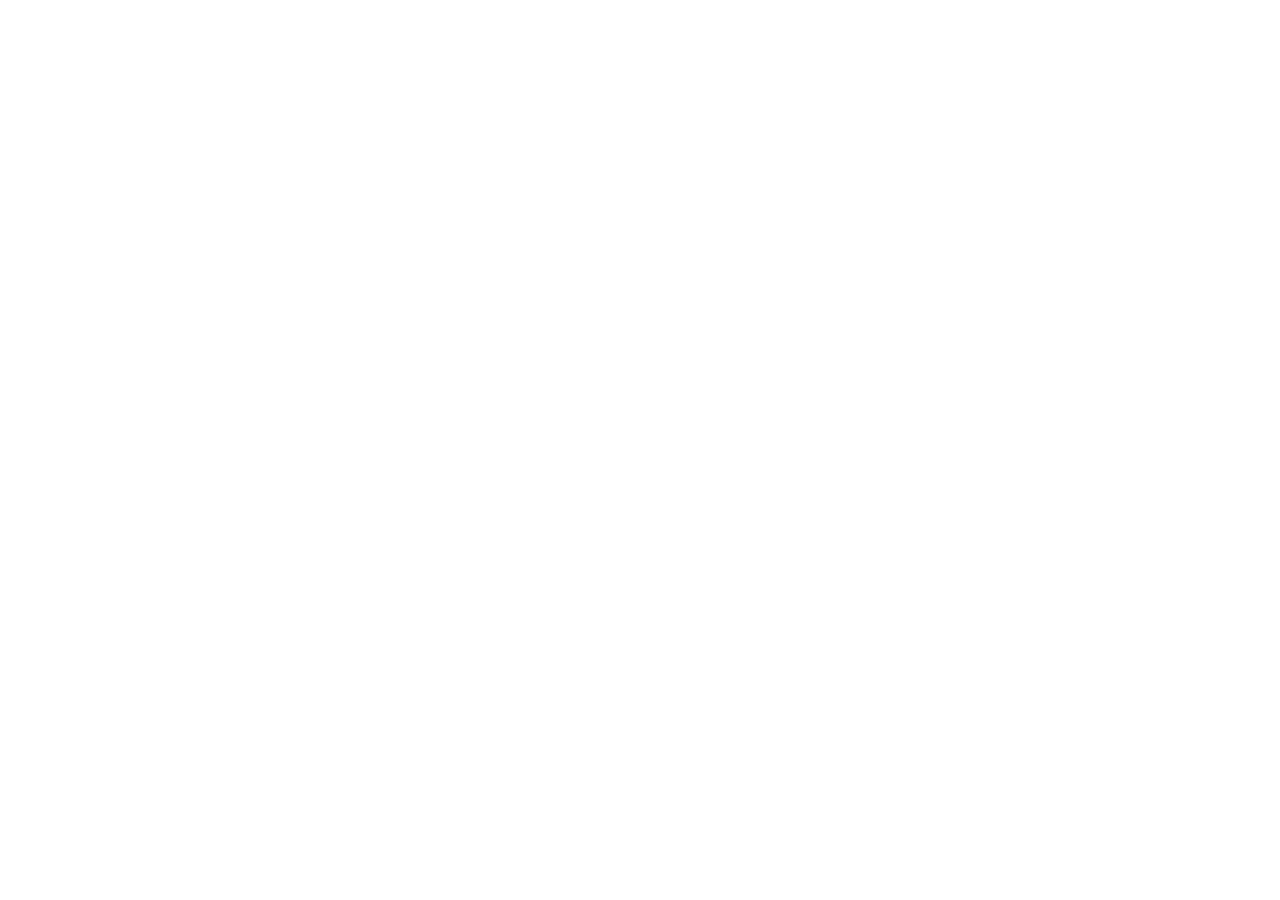
==== contato/index.html @ e3573b5e "init" ====
<!DOCTYPE html>
<html lang="pt-br">
<head>
    <meta charset="UTF-8">
    <meta name="viewport" content="width=device-width, initial-scale=1.0">
    <title>Contato</title>
    <link rel="stylesheet" href="style.css">
</head>
<body>
    
</body>
</html>
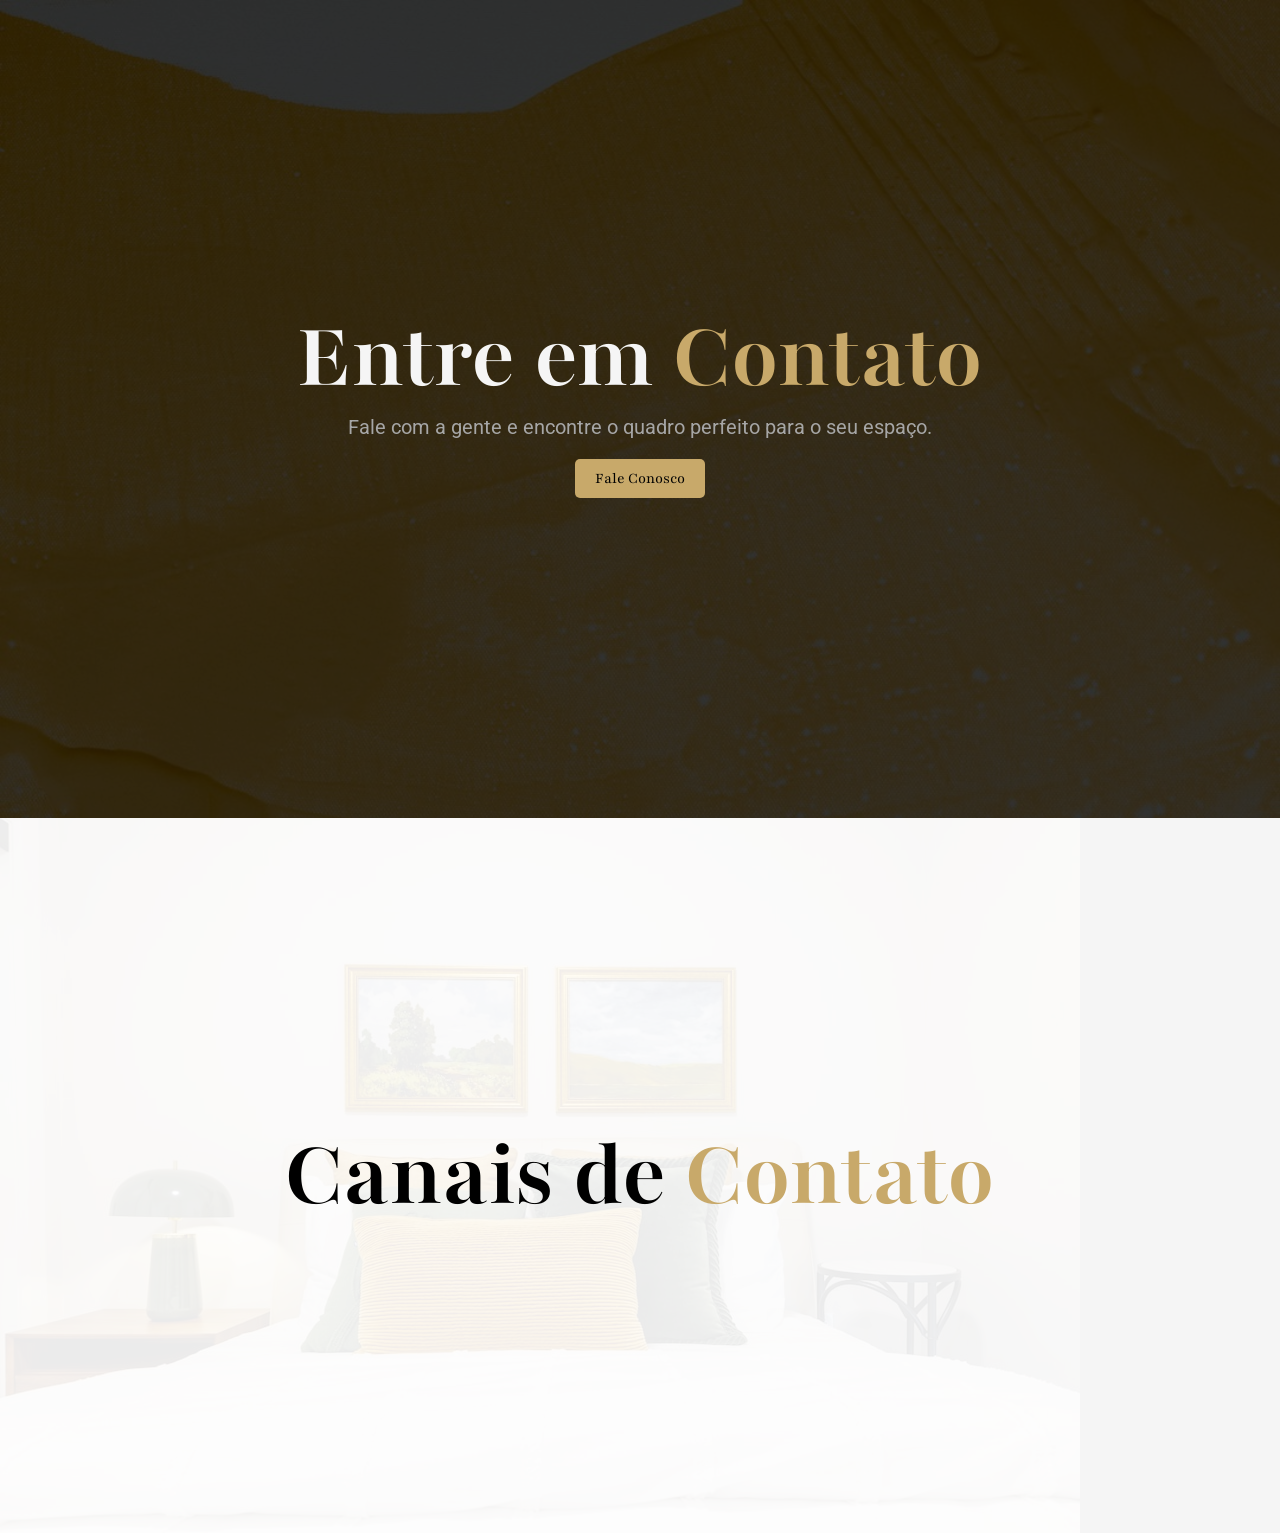
==== commit 0b42864e: "initial" ====
--- a/contato/index.html
+++ b/contato/index.html
@@ -7,6 +7,16 @@
     <link rel="stylesheet" href="style.css">
 </head>
 <body>
+    <div class="hero">
+        <h1>Entre em <span>Contato</span></h1>
+        <p>Fale com a gente e encontre o quadro perfeito para o seu espaço.</p>
+        <button class="botao"> Fale Conosco</button>
+    </div>
+
+    <div class="canais">
+        <h1>Canais de <span>Contato</span></h1>
+
+    </div>
     
 </body>
 </html>
--- a/contato/style.css
+++ b/contato/style.css
@@ -0,0 +1,79 @@
+@import url('https://fonts.googleapis.com/css2?family=Roboto:ital,wght@0,100..900;1,100..900&display=swap');
+@import url('https://fonts.googleapis.com/css2?family=Playfair:ital,opsz,wght@0,5..1200,300..900;1,5..1200,300..900&family=Roboto:ital,wght@0,100..900;1,100..900&display=swap');
+
+/* 
+    Para utilizar a fonte Playfair
+    font-family: "Playfair";
+*/
+
+*{
+    box-sizing: border-box;
+    padding: 0;
+    margin: 0;
+}
+
+:root{
+    --primary: #f5f5f5;
+    --secondary: #1c1c1c;
+    --gold: #C8A96A;
+    --gray: #A6A6A6;
+
+    /* Para utilizar variaveis, substitua o valor da cor para var. Exemplo: color: var(--gold) */
+}
+
+h1{
+    font-family: "Playfair";
+    text-align: center;
+    font-size: 96px;
+}
+h1 span{
+    color: var(--gold);
+}
+
+p{
+    font-size: 20px;    
+    color: var(--primary);
+    font-family: "Roboto";
+    color: var(--gray);
+}
+
+.hero{
+    background-color: var(--secondary);
+    background-image: url('herobg.jpg');
+    background-size: cover;
+    background-blend-mode: overlay;
+    color: var(--primary);
+    padding: 300px 20px;
+}
+
+.botao{
+    display: block;
+    margin: 20px auto;
+    padding: 10px 20px;
+    background-color: var(--gold);
+    color: black;
+    border: none;
+    border-radius: 5px;
+    font-size: 1rem;
+    font-family: "Playfair";
+    cursor: pointer;
+}
+
+p{
+    text-align: center;
+}
+
+.canais{
+    background-color: var(--primary);
+    background-image: url('canais.jpg');
+    background-repeat: no-repeat;
+    background-blend-mode: overlay;
+    padding: 300px 20px;
+}
+
+html{
+    width: 100vw;
+    height: 100vh;
+    font-size: 16px;
+    font-family: "Roboto", sans-serif;
+}
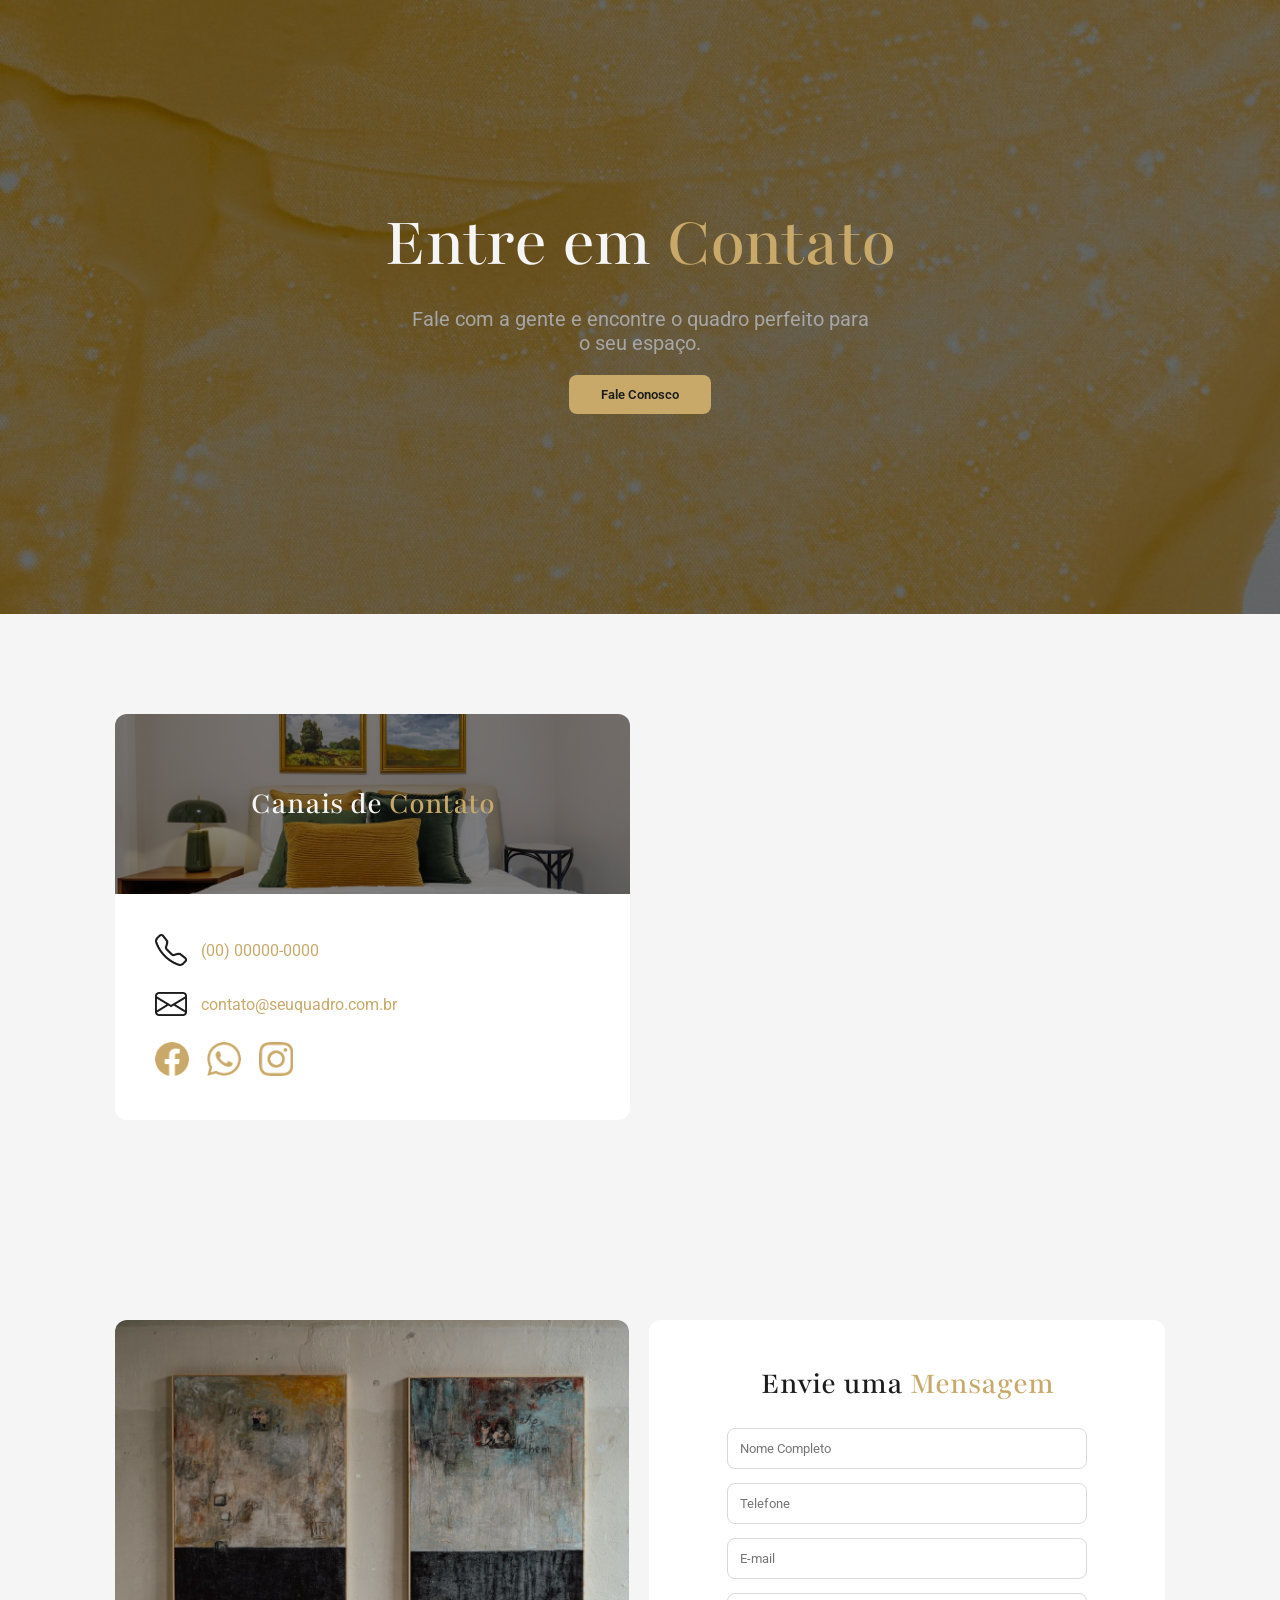
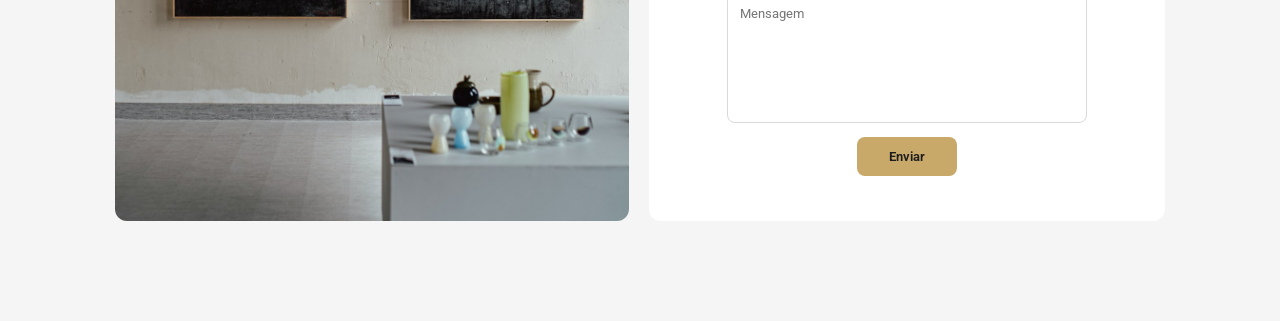
==== commit a1f16d9b: "commit inicial aaaa" ====
--- a/contato/index.html
+++ b/contato/index.html
@@ -10,12 +10,52 @@
     <div class="hero">
         <h1>Entre em <span>Contato</span></h1>
         <p>Fale com a gente e encontre o quadro perfeito para o seu espaço.</p>
-        <button class="botao"> Fale Conosco</button>
+        <button class="botao">Fale Conosco</button>
     </div>
 
     <div class="canais">
-        <h1>Canais de <span>Contato</span></h1>
+        <div class="conteudo">
+            <div class="card-contato">
+                <div class="card-topo">
+                    <h2>Canais de <span>Contato</span></h2>
+                </div>
 
+                <div class="card-info">
+                    <p>
+                        <img src="icons/telefone.png" alt="Telefone"> (00) 00000-0000</p>
+                    <p>
+                        <img src="icons/email.png" alt="E-mail"> contato@seuquadro.com.br</p>
+
+                    <div class="redes">
+                        <a href="#"><img src="icons/facebook.png" alt="Facebook"></a>
+                        <a href="#"><img src="icons/wpp.png" alt="WhatsApp"></a>
+                        <a href="#"><img src="icons/instagram.png" alt="Instagram"></a>
+                    </div>
+                </div>
+            </div>
+
+            <div class="mapa">
+                <iframe src="https://www.google.com/maps/embed?pb=!1m18!1m12!1m3!1d3557.6017062409073!2d-48.66690908914839!3d-26.916132876547618!2m3!1f0!2f0!3f0!3m2!1i1024!2i768!4f13.1!3m3!1m2!1s0x94d8cb8842138761%3A0x648dbc8d0ef634c1!2sUniversidade%20do%20Vale%20do%20Itaja%C3%AD%2C%20Campus%20Itaja%C3%AD!5e0!3m2!1spt-BR!2sbr!4v1778683766484!5m2!1spt-BR!2sbr" loading="lazy"></iframe>
+            </div>
+        </div>
+    </div>
+
+    <div class="formulario">
+        <div class="conteudo">
+            <div class="foto-galeria"></div>
+
+            <div class="caixa-form">
+                <h2>Envie uma <span>Mensagem</span></h2>
+
+                <form>
+                    <input type="text" placeholder="Nome Completo">
+                    <input type="text" placeholder="Telefone">
+                    <input type="email" placeholder="E-mail">
+                    <textarea placeholder="Mensagem"></textarea>
+                    <button class="botao" type="submit">Enviar</button>
+                </form>
+            </div>
+        </div>
     </div>
     
 </body>
--- a/contato/style.css
+++ b/contato/style.css
@@ -1,15 +1,9 @@
-@import url('https://fonts.googleapis.com/css2?family=Roboto:ital,wght@0,100..900;1,100..900&display=swap');
-@import url('https://fonts.googleapis.com/css2?family=Playfair:ital,opsz,wght@0,5..1200,300..900;1,5..1200,300..900&family=Roboto:ital,wght@0,100..900;1,100..900&display=swap');
-
-/* 
-    Para utilizar a fonte Playfair
-    font-family: "Playfair";
-*/
+@import url('https://fonts.googleapis.com/css2?family=Playfair:opsz,wght@5..1200,300..900&family=Roboto:wght@100..900&display=swap');
 
 *{
     box-sizing: border-box;
+    margin: 0;
     padding: 0;
-    margin: 0;
 }
 
 :root{
@@ -17,63 +11,181 @@
     --secondary: #1c1c1c;
     --gold: #C8A96A;
     --gray: #A6A6A6;
-
-    /* Para utilizar variaveis, substitua o valor da cor para var. Exemplo: color: var(--gold) */
 }
 
-h1{
-    font-family: "Playfair";
-    text-align: center;
-    font-size: 96px;
+html{
+    font-size: 16px;
+    font-family: "Roboto", sans-serif;
 }
-h1 span{
+
+body{
+    background-color: var(--primary);
+    color: var(--secondary);
+}
+
+a{
+    color: var(--gold);
+    text-decoration: none;
+}
+
+span{
     color: var(--gold);
 }
 
-p{
-    font-size: 20px;    
+.hero{
+    min-height: 520px;
+    padding: 200px 20px;
+    background-image: linear-gradient(rgba(0,0,0,0.55), rgba(0,0,0,0.55)), url('herobg.jpg');
+    background-size: cover;
+    background-position: center;
     color: var(--primary);
-    font-family: "Roboto";
+    text-align: center;
+
+    display: flex;
+    flex-direction: column;
+    align-items: center;
+    justify-content: center;
+    gap: 20px;
+}
+
+.hero h1{
+    font-family: "Playfair";
+    font-size: 72px;
+    font-weight: 500;
+}
+
+.hero p{
+    max-width: 460px;
+    font-size: 20px;
     color: var(--gray);
 }
 
-.hero{
-    background-color: var(--secondary);
-    background-image: url('herobg.jpg');
-    background-size: cover;
-    background-blend-mode: overlay;
-    color: var(--primary);
-    padding: 300px 20px;
-}
-
 .botao{
-    display: block;
-    margin: 20px auto;
-    padding: 10px 20px;
+    padding: 12px 32px;
     background-color: var(--gold);
-    color: black;
+    color: var(--secondary);
     border: none;
-    border-radius: 5px;
-    font-size: 1rem;
-    font-family: "Playfair";
+    border-radius: 8px;
+    font-family: "Roboto";
+    font-weight: 600;
     cursor: pointer;
 }
 
-p{
+.canais,
+.formulario{
+    padding: 100px 20px;
+    background-color: var(--primary);
+}
+
+.conteudo{
+    max-width: 1050px;
+    margin: 0 auto;
+    display: flex;
+    gap: 20px;
+}
+
+.card-contato,
+.mapa,
+.foto-galeria,
+.caixa-form{
+    width: 50%;
+    border-radius: 12px;
+    overflow: hidden;
+}
+
+.card-contato,
+.caixa-form{
+    background-color: white;
+}
+
+.card-topo{
+    height: 180px;
+    background-image: linear-gradient(rgba(0,0,0,0.45), rgba(0,0,0,0.45)), url('canais.jpg');
+    background-size: cover;
+    background-position: center;
+
+    display: flex;
+    align-items: center;
+    justify-content: center;
+}
+
+.card-topo h2,
+.caixa-form h2{
+    font-family: "Playfair";
+    font-size: 32px;
+    font-weight: 500;
     text-align: center;
 }
 
-.canais{
-    background-color: var(--primary);
-    background-image: url('canais.jpg');
-    background-repeat: no-repeat;
-    background-blend-mode: overlay;
-    padding: 300px 20px;
+.card-topo h2{
+    color: var(--primary);
 }
 
-html{
-    width: 100vw;
-    height: 100vh;
-    font-size: 16px;
-    font-family: "Roboto", sans-serif;
+.card-info{
+    padding: 40px;
 }
+
+.card-info p{
+    display: flex;
+    align-items: center;
+    gap: 14px;
+    margin-bottom: 22px;
+    color: var(--gold);
+}
+
+.card-info p img{
+    width: 32px;
+    height: 32px;
+    object-fit: contain;
+}
+
+.redes{
+    display: flex;
+    gap: 18px;
+}
+
+.redes img{
+    width: 34px;
+    height: 34px;
+}
+
+.mapa iframe{
+    width: 100%;
+    height: 100%;
+    min-height: 390px;
+    border: 0;
+}
+
+.foto-galeria{
+    min-height: 430px;
+    background-image: url('galeria.jpg');
+    background-size: cover;
+    background-position: center;
+}
+
+.caixa-form{
+    padding: 45px;
+}
+
+form{
+    margin-top: 25px;
+    display: flex;
+    flex-direction: column;
+    align-items: center;
+    gap: 14px;
+}
+
+input,
+textarea{
+    width: 100%;
+    max-width: 360px;
+    padding: 12px;
+    border: 1px solid #d9d9d9;
+    border-radius: 8px;
+    font-family: "Roboto";
+}
+
+textarea{
+    height: 130px;
+    resize: none;
+}
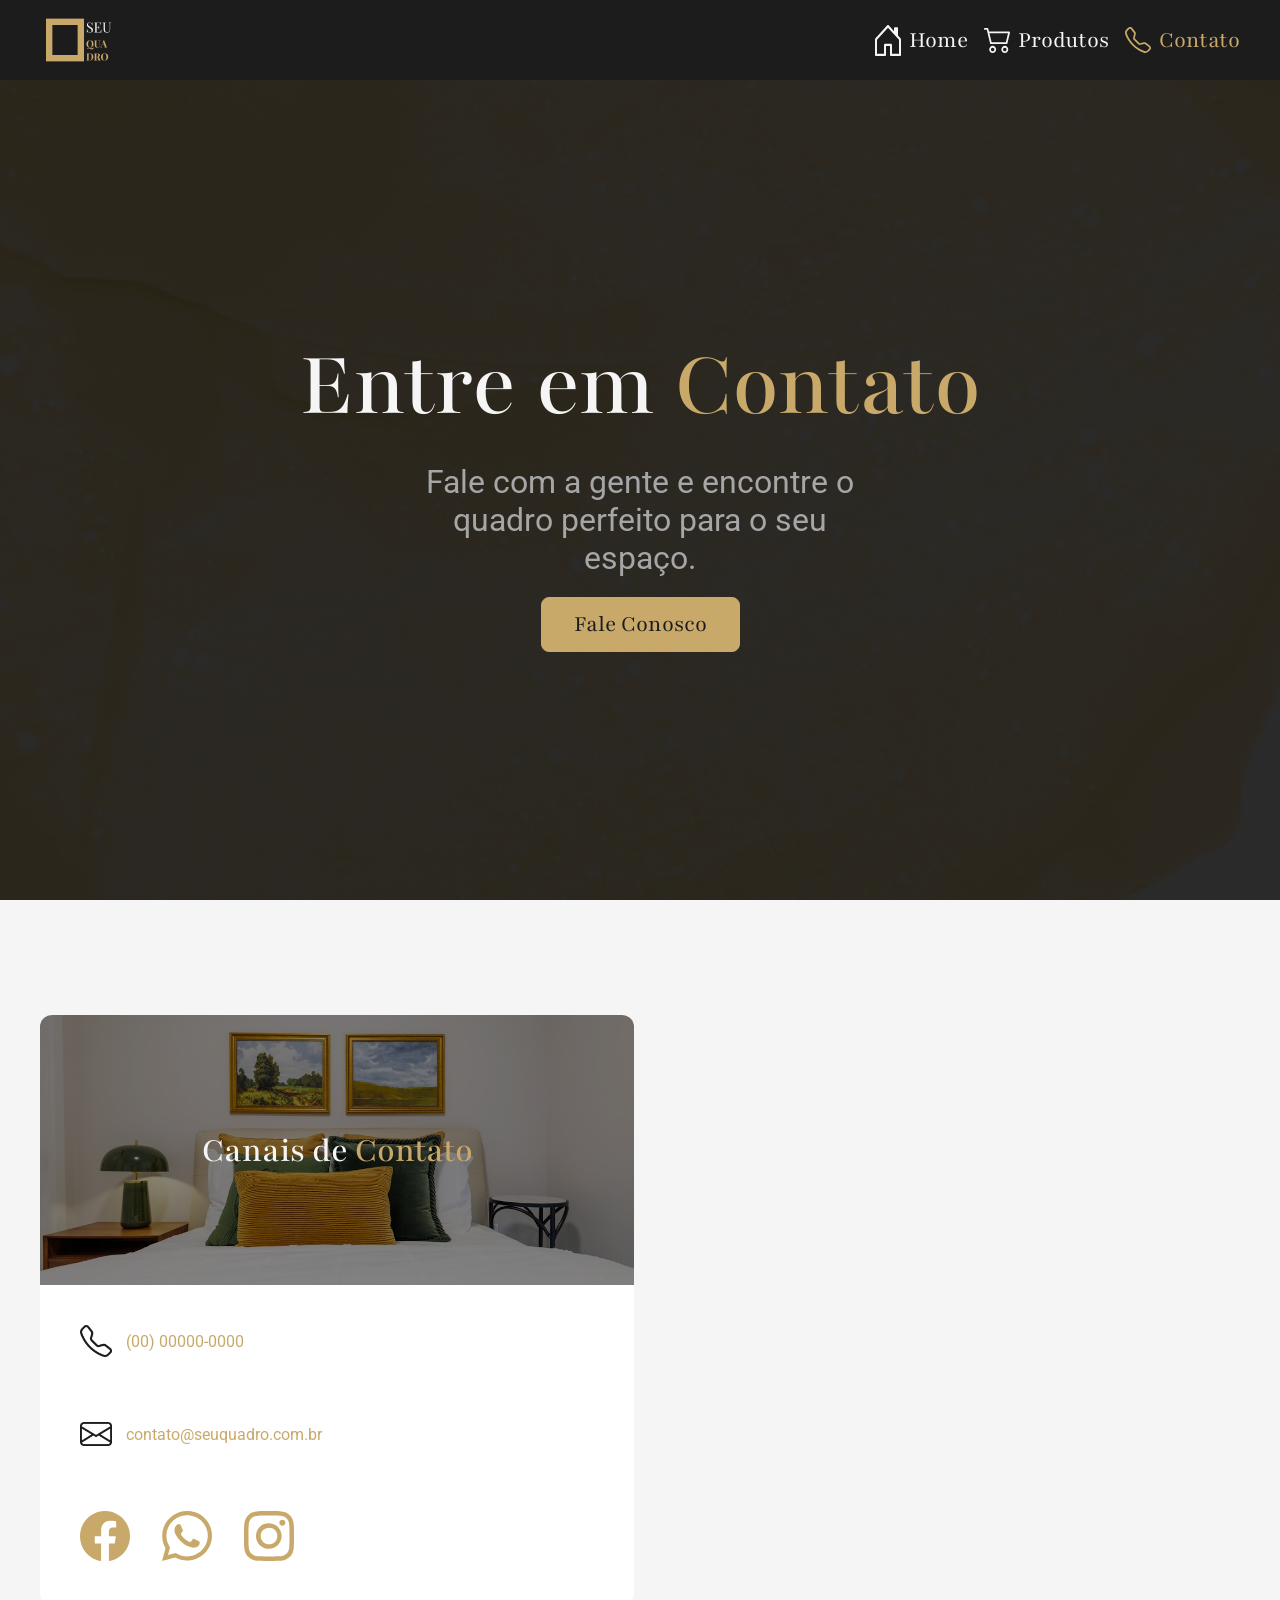
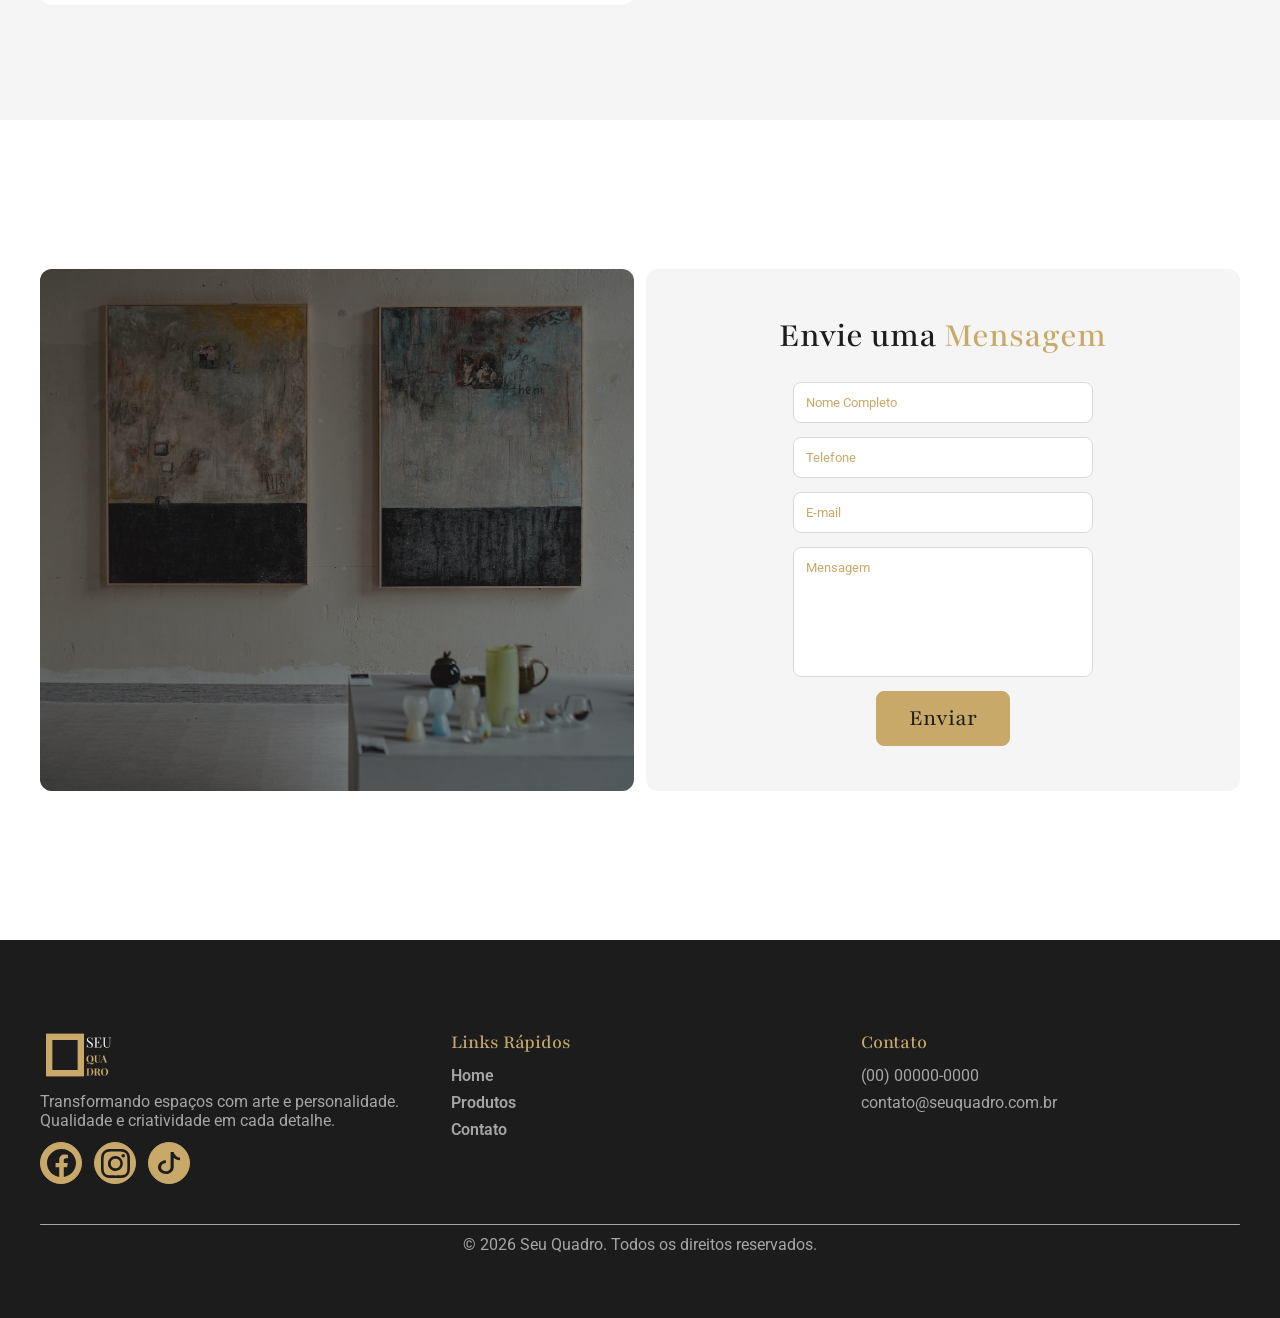
==== commit 44e5ee7a: "adjusts products page style" ====
--- a/contato/index.html
+++ b/contato/index.html
@@ -7,10 +7,45 @@
     <link rel="stylesheet" href="style.css">
 </head>
 <body>
+    <header>
+        <div class="content">
+            <img src="../logo.png" alt="logo" class="logo">
+
+            <ul>
+                <li>
+                    <a href="../index.html">
+                        <svg width="26" height="31" viewBox="0 0 26 31" fill="none" xmlns="http://www.w3.org/2000/svg">
+                            <path
+                                d="M13.708 0.325244C13.6151 0.222146 13.5048 0.14035 13.3833 0.0845388C13.2618 0.0287281 13.1315 0 13 0C12.8685 0 12.7382 0.0287281 12.6167 0.0845388C12.4952 0.14035 12.3849 0.222146 12.292 0.325244L0.292002 13.6101C0.199198 13.7131 0.125642 13.8354 0.0755383 13.9698C0.0254349 14.1043 -0.000233099 14.2484 1.59499e-06 14.3939V29.8929C1.59499e-06 30.1865 0.105358 30.4681 0.292895 30.6757C0.480431 30.8834 0.734785 31 1 31H10C10.2652 31 10.5196 30.8834 10.7071 30.6757C10.8946 30.4681 11 30.1865 11 29.8929V21.0364H15V29.8929C15 30.1865 15.1054 30.4681 15.2929 30.6757C15.4804 30.8834 15.7348 31 16 31H25C25.2652 31 25.5196 30.8834 25.7071 30.6757C25.8946 30.4681 26 30.1865 26 29.8929V14.3939C26.0002 14.2484 25.9746 14.1043 25.9245 13.9698C25.8744 13.8354 25.8008 13.7131 25.708 13.6101L23 10.6144V3.3232C23 3.02958 22.8946 2.74799 22.7071 2.54038C22.5196 2.33276 22.2652 2.21612 22 2.21612H20C19.7348 2.21612 19.4804 2.33276 19.2929 2.54038C19.1054 2.74799 19 3.02958 19 3.3232V6.18608L13.708 0.325244ZM2 28.7859V14.8522L13 2.67445L24 14.8522V28.7859H17V19.9293C17 19.6357 16.8946 19.3541 16.7071 19.1465C16.5196 18.9388 16.2652 18.8222 16 18.8222H10C9.73478 18.8222 9.48043 18.9388 9.29289 19.1465C9.10536 19.3541 9 19.6357 9 19.9293V28.7859H2Z"
+                                 />
+                        </svg>Home</a>
+                </li>
+                <li>
+                    <a href="../produtos/index.html"><svg width="26" height="25" viewBox="0 0 26 25" fill="none"
+                            xmlns="http://www.w3.org/2000/svg">
+                            <path
+                                d="M0 0.892857C0 0.656057 0.0913101 0.428955 0.253843 0.261512C0.416376 0.0940688 0.636818 0 0.866675 0H3.4667C3.66002 5.50205e-05 3.84778 0.0666976 4.0001 0.18933C4.15243 0.311962 4.26059 0.483543 4.30737 0.676786L5.00938 3.57143H25.1336C25.2652 3.57147 25.3951 3.6024 25.5134 3.66188C25.6317 3.72136 25.7353 3.80783 25.8164 3.91471C25.8974 4.0216 25.9537 4.1461 25.9811 4.27876C26.0084 4.41143 26.0061 4.54877 25.9742 4.68036L23.3742 15.3946C23.3274 15.5879 23.2193 15.7595 23.0669 15.8821C22.9146 16.0047 22.7269 16.0714 22.5335 16.0714H6.9334C6.74007 16.0714 6.55232 16.0047 6.39999 15.8821C6.24766 15.7595 6.13951 15.5879 6.09272 15.3946L2.79069 1.78571H0.866675C0.636818 1.78571 0.416376 1.69165 0.253843 1.5242C0.0913101 1.35676 0 1.12966 0 0.892857ZM5.44272 5.35714L7.6094 14.2857H21.8575L24.0242 5.35714H5.44272ZM8.66675 19.6429C8.20703 19.6429 7.76615 19.831 7.44108 20.1659C7.11602 20.5008 6.9334 20.955 6.9334 21.4286C6.9334 21.9022 7.11602 22.3564 7.44108 22.6913C7.76615 23.0261 8.20703 23.2143 8.66675 23.2143C9.12646 23.2143 9.56734 23.0261 9.89241 22.6913C10.2175 22.3564 10.4001 21.9022 10.4001 21.4286C10.4001 20.955 10.2175 20.5008 9.89241 20.1659C9.56734 19.831 9.12646 19.6429 8.66675 19.6429ZM5.20005 21.4286C5.20005 20.4814 5.56529 19.573 6.21542 18.9032C6.86555 18.2334 7.74732 17.8571 8.66675 17.8571C9.58617 17.8571 10.4679 18.2334 11.1181 18.9032C11.7682 19.573 12.1334 20.4814 12.1334 21.4286C12.1334 22.3758 11.7682 23.2842 11.1181 23.954C10.4679 24.6237 9.58617 25 8.66675 25C7.74732 25 6.86555 24.6237 6.21542 23.954C5.56529 23.2842 5.20005 22.3758 5.20005 21.4286ZM20.8002 19.6429C20.3405 19.6429 19.8996 19.831 19.5745 20.1659C19.2495 20.5008 19.0668 20.955 19.0668 21.4286C19.0668 21.9022 19.2495 22.3564 19.5745 22.6913C19.8996 23.0261 20.3405 23.2143 20.8002 23.2143C21.2599 23.2143 21.7008 23.0261 22.0259 22.6913C22.3509 22.3564 22.5335 21.9022 22.5335 21.4286C22.5335 20.955 22.3509 20.5008 22.0259 20.1659C21.7008 19.831 21.2599 19.6429 20.8002 19.6429ZM17.3335 21.4286C17.3335 20.4814 17.6987 19.573 18.3489 18.9032C18.999 18.2334 19.8808 17.8571 20.8002 17.8571C21.7196 17.8571 22.6014 18.2334 23.2515 18.9032C23.9016 19.573 24.2669 20.4814 24.2669 21.4286C24.2669 22.3758 23.9016 23.2842 23.2515 23.954C22.6014 24.6237 21.7196 25 20.8002 25C19.8808 25 18.999 24.6237 18.3489 23.954C17.6987 23.2842 17.3335 22.3758 17.3335 21.4286Z"
+                                />
+                        </svg>Produtos</a>
+                </li>
+                <li>
+                    <a href="./index.html" class="atual"><svg width="26" height="26" viewBox="0 0 26 26" fill="none"
+                            xmlns="http://www.w3.org/2000/svg" >
+                            <path
+                                d="M5.93833 2.15843C5.8424 2.03503 5.72132 1.93345 5.58312 1.86045C5.44492 1.78744 5.29277 1.74468 5.13677 1.735C4.98078 1.72532 4.8245 1.74894 4.67834 1.80429C4.53217 1.85964 4.39946 1.94547 4.28901 2.05605L2.60881 3.73789C1.82396 4.52437 1.53472 5.63747 1.87758 6.61407C3.30222 10.6555 5.61684 14.3252 8.65037 17.3518C11.677 20.3854 15.3466 22.7 19.388 24.1246C20.3646 24.4675 21.4777 24.1783 22.2642 23.3934L23.9444 21.7132C24.055 21.6027 24.1408 21.47 24.1962 21.3239C24.2515 21.1777 24.2751 21.0214 24.2654 20.8654C24.2558 20.7094 24.213 20.5573 24.14 20.4191C24.067 20.2809 23.9654 20.1598 23.842 20.0639L20.0933 17.1487C19.9613 17.0466 19.808 16.9758 19.6448 16.9415C19.4815 16.9071 19.3127 16.9102 19.1508 16.9504L15.5922 17.8393C15.1171 17.9572 14.6197 17.9505 14.148 17.8198C13.6763 17.6892 13.2463 17.439 12.8996 17.0934L8.90874 13.1009C8.56292 12.7544 8.31241 12.3245 8.18146 11.8528C8.05051 11.3811 8.04355 10.8835 8.16126 10.4084L9.05173 6.84969C9.09196 6.68782 9.09503 6.51894 9.06069 6.35571C9.02636 6.19249 8.95552 6.03916 8.85349 5.90721L5.93833 2.15843ZM3.06217 0.830834C3.34653 0.546384 3.68815 0.325683 4.06434 0.183387C4.44053 0.0410905 4.8427 -0.0195454 5.24412 0.00550542C5.64555 0.0305563 6.03705 0.140721 6.39263 0.328683C6.74822 0.516646 7.05975 0.778107 7.30654 1.0957L10.2217 4.84286C10.7563 5.53022 10.9448 6.42557 10.7336 7.27055L9.84471 10.8292C9.79907 11.0135 9.80171 11.2065 9.85238 11.3896C9.90304 11.5726 10 11.7394 10.1339 11.8741L14.1264 15.8666C14.2612 16.0008 14.4284 16.0979 14.6117 16.1486C14.795 16.1993 14.9883 16.2018 15.1729 16.1558L18.7299 15.267C19.147 15.1633 19.5821 15.1555 20.0025 15.2442C20.423 15.3328 20.8179 15.5156 21.1576 15.7788L24.9047 18.694C26.2518 19.7421 26.3753 21.7327 25.1696 22.9368L23.4894 24.617C22.2869 25.8195 20.4897 26.3476 18.8144 25.7577C14.5257 24.2507 10.6321 21.7957 7.42353 18.5754C4.20349 15.3673 1.74848 11.4743 0.241258 7.18605C-0.346974 5.51234 0.181135 3.71351 1.3836 2.51104L3.06217 0.830834Z"
+                                fill="#C8A96A"/>
+                        </svg>Contato</a>
+                </li>
+            </ul>
+        </div>
+    </header>
+
     <div class="hero">
-        <h1>Entre em <span>Contato</span></h1>
-        <p>Fale com a gente e encontre o quadro perfeito para o seu espaço.</p>
-        <button class="botao">Fale Conosco</button>
+        <div class="content">
+            <h1>Entre em <span>Contato</span></h1>
+            <p>Fale com a gente e encontre o quadro perfeito para o seu espaço.</p>
+            <button class="botao">Fale Conosco</button>
+        </div>
     </div>
 
     <div class="canais">
@@ -27,9 +62,22 @@
                         <img src="icons/email.png" alt="E-mail"> contato@seuquadro.com.br</p>
 
                     <div class="redes">
-                        <a href="#"><img src="icons/facebook.png" alt="Facebook"></a>
-                        <a href="#"><img src="icons/wpp.png" alt="WhatsApp"></a>
-                        <a href="#"><img src="icons/instagram.png" alt="Instagram"></a>
+                        <a href="#">
+                            <svg width="50" height="50" viewBox="0 0 50 50" fill="none" xmlns="http://www.w3.org/2000/svg">
+                            <path d="M50 25.1531C50 11.2611 38.8076 0 25.0031 0C11.1923 0.00312461 0 11.2611 0 25.1562C0 37.7078 9.14261 48.1127 21.0911 50V32.4241H14.7482V25.1562H21.0974V19.6101C21.0974 13.3077 24.8313 9.8269 30.5399 9.8269C33.2771 9.8269 36.1361 10.3175 36.1361 10.3175V16.5042H32.9834C29.8806 16.5042 28.912 18.4446 28.912 20.4349V25.1531H35.8424L34.7363 32.421H28.9089V49.9969C40.8574 48.1096 50 37.7047 50 25.1531Z"/>
+                            </svg>
+                        </a>
+                        <a href="#">
+                            <svg width="50" height="50" viewBox="0 0 50 50" fill="none" xmlns="http://www.w3.org/2000/svg">
+                            <path d="M42.6952 7.2689C40.393 4.95483 37.651 3.1203 34.629 1.87233C31.6071 0.624364 28.3658 -0.012065 25.0942 0.000173203C11.3856 0.000173203 0.213461 11.1189 0.200904 24.7688C0.200904 29.1407 1.34982 33.3938 3.51896 37.1594L0 50L13.1969 46.5563C16.8461 48.5382 20.9372 49.5752 25.0942 49.5719H25.1067C38.8184 49.5719 49.9874 38.4532 50 24.7907C50.0028 21.5347 49.3585 18.3102 48.1043 15.3031C46.8501 12.2959 45.0139 9.56544 42.6952 7.2689ZM25.0942 45.3781C21.3874 45.3752 17.7493 44.3824 14.5593 42.5032L13.8059 42.0532L5.97689 44.0969L8.06755 36.4938L7.57785 35.7094C5.50542 32.4292 4.40936 28.6314 4.41675 24.7563C4.41675 13.4251 13.6991 4.18141 25.1067 4.18141C27.8244 4.17656 30.5161 4.70726 33.0268 5.74294C35.5375 6.77861 37.8174 8.29877 39.7351 10.2158C41.659 12.1256 43.1843 14.3956 44.223 16.8949C45.2618 19.3942 45.7934 22.0734 45.7873 24.7782C45.7747 36.15 36.4923 45.3781 25.0942 45.3781ZM36.4421 29.9594C35.8237 29.6501 32.7693 28.1532 32.1949 27.9407C31.6235 27.7376 31.206 27.6313 30.798 28.2501C30.3805 28.8657 29.1876 30.2688 28.8297 30.6719C28.4719 31.0876 28.1014 31.1344 27.4799 30.8282C26.8615 30.5157 24.8556 29.8657 22.4824 27.7501C20.6303 26.1095 19.3904 24.0782 19.02 23.4626C18.6621 22.8438 18.9854 22.5126 19.2962 22.2032C19.5693 21.9282 19.9146 21.4782 20.2254 21.122C20.5393 20.7657 20.6429 20.5032 20.8469 20.0907C21.051 19.672 20.9537 19.3157 20.7998 19.0064C20.6429 18.697 19.4029 15.6439 18.8787 14.4126C18.3764 13.197 17.8648 13.3658 17.4818 13.3501C17.1239 13.3283 16.7064 13.3283 16.2889 13.3283C15.9737 13.3362 15.6635 13.4089 15.3777 13.5417C15.092 13.6745 14.8369 13.8646 14.6283 14.1001C14.057 14.7189 12.4592 16.2157 12.4592 19.2689C12.4592 22.322 14.688 25.2563 15.0019 25.672C15.3095 26.0876 19.3778 32.3344 25.6215 35.0219C27.0969 35.6625 28.2584 36.0407 29.1656 36.3282C30.6567 36.8032 32.0034 36.7313 33.077 36.5782C34.2698 36.3969 36.7529 35.0782 37.2771 33.6313C37.7919 32.1813 37.7919 30.9438 37.635 30.6844C37.4812 30.4219 37.0637 30.2688 36.4421 29.9594Z" />
+                            </svg>
+
+                        </a>
+                        <a href="#">
+                            <svg width="50" height="50" viewBox="0 0 50 50" fill="none" xmlns="http://www.w3.org/2000/svg">
+                            <path d="M25 0C18.2156 0 17.3625 0.03125 14.6969 0.15C12.0312 0.275 10.2156 0.69375 8.625 1.3125C6.95576 1.93852 5.44419 2.92312 4.19688 4.19688C2.92312 5.44419 1.93852 6.95576 1.3125 8.625C0.69375 10.2125 0.271875 12.0312 0.15 14.6875C0.03125 17.3594 0 18.2094 0 25.0031C0 31.7906 0.03125 32.6406 0.15 35.3063C0.275 37.9688 0.69375 39.7844 1.3125 41.375C1.95312 43.0187 2.80625 44.4125 4.19688 45.8031C5.58438 47.1937 6.97813 48.05 8.62187 48.6875C10.2156 49.3063 12.0281 49.7281 14.6906 49.85C17.3594 49.9688 18.2094 50 25 50C31.7906 50 32.6375 49.9688 35.3063 49.85C37.9656 49.725 39.7875 49.3063 41.3781 48.6875C43.0462 48.0611 44.5567 47.0765 45.8031 45.8031C47.1937 44.4125 48.0469 43.0187 48.6875 41.375C49.3031 39.7844 49.725 37.9688 49.85 35.3063C49.9688 32.6406 50 31.7906 50 25C50 18.2094 49.9688 17.3594 49.85 14.6906C49.725 12.0313 49.3031 10.2125 48.6875 8.625C48.0615 6.95576 47.0769 5.44419 45.8031 4.19688C44.5558 2.92312 43.0442 1.93852 41.375 1.3125C39.7812 0.69375 37.9625 0.271875 35.3031 0.15C32.6344 0.03125 31.7875 0 24.9937 0H25ZM22.7594 4.50625H25.0031C31.6781 4.50625 32.4688 4.52813 35.1031 4.65C37.5406 4.75938 38.8656 5.16875 39.7469 5.50938C40.9125 5.9625 41.7469 6.50625 42.6219 7.38125C43.4969 8.25625 44.0375 9.0875 44.4906 10.2563C44.8344 11.1344 45.2406 12.4594 45.35 14.8969C45.4719 17.5312 45.4969 18.3219 45.4969 24.9937C45.4969 31.6656 45.4719 32.4594 45.35 35.0938C45.2406 37.5312 44.8313 38.8531 44.4906 39.7344C44.087 40.8184 43.4476 41.7993 42.6187 42.6063C41.7437 43.4813 40.9125 44.0219 39.7438 44.475C38.8688 44.8188 37.5438 45.225 35.1031 45.3375C32.4688 45.4563 31.6781 45.4844 25.0031 45.4844C18.3281 45.4844 17.5344 45.4563 14.9 45.3375C12.4625 45.225 11.1406 44.8188 10.2594 44.475C9.17448 44.0727 8.19249 43.4344 7.38437 42.6063C6.55398 41.7988 5.91353 40.8167 5.50938 39.7313C5.16875 38.8531 4.75938 37.5281 4.65 35.0906C4.53125 32.4562 4.50625 31.6656 4.50625 24.9875C4.50625 18.3094 4.53125 17.525 4.65 14.8906C4.7625 12.4531 5.16875 11.1281 5.5125 10.2469C5.96563 9.08125 6.50937 8.24687 7.38437 7.37187C8.25937 6.49687 9.09062 5.95625 10.2594 5.50313C11.1406 5.15938 12.4625 4.75313 14.9 4.64062C17.2063 4.53438 18.1 4.50313 22.7594 4.5V4.50625ZM38.3469 8.65625C37.9529 8.65625 37.5628 8.73385 37.1988 8.88461C36.8348 9.03538 36.5041 9.25635 36.2256 9.53493C35.947 9.81351 35.726 10.1442 35.5752 10.5082C35.4245 10.8722 35.3469 11.2623 35.3469 11.6562C35.3469 12.0502 35.4245 12.4403 35.5752 12.8043C35.726 13.1683 35.947 13.499 36.2256 13.7776C36.5041 14.0561 36.8348 14.2771 37.1988 14.4279C37.5628 14.5787 37.9529 14.6562 38.3469 14.6562C39.1425 14.6562 39.9056 14.3402 40.4682 13.7776C41.0308 13.215 41.3469 12.4519 41.3469 11.6562C41.3469 10.8606 41.0308 10.0975 40.4682 9.53493C39.9056 8.97232 39.1425 8.65625 38.3469 8.65625ZM25.0031 12.1625C23.3002 12.1359 21.609 12.4484 20.0281 13.0817C18.4471 13.715 17.0079 14.6565 15.7942 15.8513C14.5806 17.0462 13.6168 18.4705 12.9589 20.0414C12.301 21.6124 11.9622 23.2985 11.9622 25.0016C11.9622 26.7047 12.301 28.3908 12.9589 29.9617C13.6168 31.5326 14.5806 32.957 15.7942 34.1518C17.0079 35.3467 18.4471 36.2881 20.0281 36.9214C21.609 37.5547 23.3002 37.8672 25.0031 37.8406C28.3736 37.788 31.5882 36.4122 33.9531 34.0102C36.3179 31.6081 37.6434 28.3724 37.6434 25.0016C37.6434 21.6307 36.3179 18.395 33.9531 15.993C31.5882 13.5909 28.3736 12.2151 25.0031 12.1625ZM25.0031 16.6656C26.0976 16.6656 27.1814 16.8812 28.1926 17.3C29.2037 17.7189 30.1225 18.3328 30.8964 19.1067C31.6703 19.8806 32.2842 20.7994 32.7031 21.8106C33.1219 22.8217 33.3375 23.9055 33.3375 25C33.3375 26.0945 33.1219 27.1783 32.7031 28.1894C32.2842 29.2006 31.6703 30.1194 30.8964 30.8933C30.1225 31.6672 29.2037 32.2811 28.1926 32.7C27.1814 33.1188 26.0976 33.3344 25.0031 33.3344C22.7927 33.3344 20.6728 32.4563 19.1098 30.8933C17.5468 29.3303 16.6688 27.2104 16.6688 25C16.6688 22.7896 17.5468 20.6697 19.1098 19.1067C20.6728 17.5437 22.7927 16.6656 25.0031 16.6656Z"/>
+                            </svg>
+                        </a>
                     </div>
                 </div>
             </div>
@@ -57,6 +105,47 @@
             </div>
         </div>
     </div>
-    
+     <footer>
+        <div class="content">
+            <div class="wrapper" id="w1">
+                <img src="../logo.png" alt="Logo">
+                <p class="description">Transformando espaços com arte e personalidade. Qualidade e criatividade em cada detalhe.</p>
+                <div class="socials">
+                    <a href="#" class="link">
+                        <svg width="29" height="28" viewBox="0 0 29 28" fill="none" xmlns="http://www.w3.org/2000/svg">
+                            <path d="M29 14.0857C29 6.30621 22.5084 0 14.5018 0C6.49156 0.00174978 0 6.30621 0 14.0875C0 21.1164 5.30271 26.9431 12.2328 28V18.1575H8.55393V14.0875H12.2365V10.9816C12.2365 7.45232 14.4021 5.50306 17.7132 5.50306C19.3007 5.50306 20.9589 5.77778 20.9589 5.77778V9.24234H19.1304C17.3308 9.24234 16.769 10.329 16.769 11.4436V14.0857H20.7886L20.147 18.1557H16.7672V27.9983C23.6973 26.9414 29 21.1146 29 14.0857Z"/>
+                        </svg>
+                    </a>
+                    <a href="#" class="link">
+                        <svg width="29" height="29" viewBox="0 0 29 29" fill="none" xmlns="http://www.w3.org/2000/svg">
+                            <path d="M14.5 0C10.5651 0 10.0703 0.018125 8.52419 0.087C6.97813 0.1595 5.92506 0.402375 5.0025 0.76125C4.03434 1.12434 3.15763 1.69541 2.43419 2.43419C1.69541 3.15763 1.12434 4.03434 0.76125 5.0025C0.402375 5.92325 0.157688 6.97812 0.087 8.51875C0.018125 10.0684 0 10.5614 0 14.5018C0 18.4386 0.018125 18.9316 0.087 20.4776C0.1595 22.0219 0.402375 23.0749 0.76125 23.9975C1.13281 24.9509 1.62763 25.7592 2.43419 26.5658C3.23894 27.3724 4.04731 27.869 5.00069 28.2388C5.92506 28.5976 6.97631 28.8423 8.52056 28.913C10.0684 28.9819 10.5614 29 14.5 29C18.4386 29 18.9298 28.9819 20.4776 28.913C22.0201 28.8405 23.0767 28.5976 23.9993 28.2388C24.9668 27.8754 25.8429 27.3044 26.5658 26.5658C27.3724 25.7592 27.8672 24.9509 28.2388 23.9975C28.5958 23.0749 28.8405 22.0219 28.913 20.4776C28.9819 18.9316 29 18.4386 29 14.5C29 10.5614 28.9819 10.0684 28.913 8.52056C28.8405 6.97813 28.5958 5.92325 28.2388 5.0025C27.8757 4.03434 27.3046 3.15763 26.5658 2.43419C25.8424 1.69541 24.9657 1.12434 23.9975 0.76125C23.0731 0.402375 22.0182 0.157688 20.4758 0.087C18.9279 0.018125 18.4368 0 14.4964 0H14.5ZM13.2004 2.61363H14.5018C18.3733 2.61363 18.8319 2.62631 20.3598 2.697C21.7736 2.76044 22.5421 2.99787 23.0532 3.19544C23.7292 3.45825 24.2132 3.77362 24.7207 4.28113C25.2282 4.78862 25.5417 5.27075 25.8046 5.94863C26.0039 6.45794 26.2396 7.22644 26.303 8.64019C26.3737 10.1681 26.3882 10.6267 26.3882 14.4964C26.3882 18.3661 26.3737 18.8264 26.303 20.3544C26.2396 21.7681 26.0021 22.5348 25.8046 23.0459C25.5704 23.6747 25.1996 24.2436 24.7189 24.7116C24.2114 25.2191 23.7292 25.5327 23.0514 25.7955C22.5439 25.9949 21.7754 26.2305 20.3598 26.2958C18.8319 26.3646 18.3733 26.3809 14.5018 26.3809C10.6303 26.3809 10.1699 26.3646 8.642 26.2958C7.22825 26.2305 6.46156 25.9949 5.95044 25.7955C5.3212 25.5622 4.75165 25.1919 4.28294 24.7116C3.80131 24.2433 3.42984 23.6737 3.19544 23.0441C2.99787 22.5348 2.76044 21.7663 2.697 20.3526C2.62812 18.8246 2.61363 18.3661 2.61363 14.4927C2.61363 10.6194 2.62812 10.1645 2.697 8.63656C2.76225 7.22281 2.99788 6.45431 3.19725 5.94319C3.46006 5.26713 3.77544 4.78319 4.28294 4.27569C4.79044 3.76819 5.27256 3.45463 5.95044 3.19181C6.46156 2.99244 7.22825 2.75681 8.642 2.69156C9.97962 2.62994 10.498 2.61181 13.2004 2.61V2.61363ZM22.2412 5.02063C22.0127 5.02063 21.7864 5.06563 21.5753 5.15307C21.3642 5.24052 21.1724 5.36869 21.0108 5.53026C20.8492 5.69183 20.7211 5.88365 20.6336 6.09476C20.5462 6.30586 20.5012 6.53212 20.5012 6.76062C20.5012 6.98913 20.5462 7.21539 20.6336 7.42649C20.7211 7.6376 20.8492 7.82942 21.0108 7.99099C21.1724 8.15257 21.3642 8.28073 21.5753 8.36818C21.7864 8.45562 22.0127 8.50062 22.2412 8.50062C22.7027 8.50062 23.1452 8.3173 23.4716 7.99099C23.7979 7.66468 23.9812 7.2221 23.9812 6.76062C23.9812 6.29915 23.7979 5.85657 23.4716 5.53026C23.1452 5.20395 22.7027 5.02063 22.2412 5.02063ZM14.5018 7.05425C13.5141 7.03884 12.5332 7.22007 11.6163 7.58738C10.6993 7.95469 9.86456 8.50075 9.16065 9.19377C8.45674 9.88678 7.89772 10.7129 7.51615 11.624C7.13458 12.5352 6.93807 13.5131 6.93807 14.5009C6.93807 15.4887 7.13458 16.4666 7.51615 17.3778C7.89772 18.2889 8.45674 19.115 9.16065 19.808C9.86456 20.5011 10.6993 21.0471 11.6163 21.4144C12.5332 21.7817 13.5141 21.963 14.5018 21.9476C16.4567 21.9171 18.3211 21.1191 19.6928 19.7259C21.0644 18.3327 21.8332 16.456 21.8332 14.5009C21.8332 12.5458 21.0644 10.6691 19.6928 9.27592C18.3211 7.88272 16.4567 7.08475 14.5018 7.05425ZM14.5018 9.66606C15.1366 9.66606 15.7652 9.7911 16.3517 10.034C16.9382 10.277 17.4711 10.633 17.9199 11.0819C18.3688 11.5308 18.7249 12.0637 18.9678 12.6501C19.2107 13.2366 19.3358 13.8652 19.3358 14.5C19.3358 15.1348 19.2107 15.7634 18.9678 16.3499C18.7249 16.9363 18.3688 17.4692 17.9199 17.9181C17.4711 18.367 16.9382 18.723 16.3517 18.966C15.7652 19.2089 15.1366 19.3339 14.5018 19.3339C13.2198 19.3339 11.9902 18.8246 11.0837 17.9181C10.1772 17.0116 9.66788 15.782 9.66788 14.5C9.66788 13.218 10.1772 11.9884 11.0837 11.0819C11.9902 10.1754 13.2198 9.66606 14.5018 9.66606Z"/>
+                        </svg>
+                    </a>
+                    <a href="#" class="link">
+                        <svg width="22" height="22" viewBox="0 0 22 22" fill="none" xmlns="http://www.w3.org/2000/svg">
+                            <path d="M12.5714 0H15.6829C15.9091 0.983125 16.5314 2.22337 17.6236 3.454C18.6921 4.65987 20.1096 5.5 22 5.5V8.25C19.2453 8.25 17.1757 7.13075 15.7143 5.73512V15.125C15.7143 16.4847 15.2535 17.814 14.3901 18.9445C13.5268 20.0751 12.2996 20.9563 10.8639 21.4767C9.42824 21.997 7.84843 22.1332 6.32429 21.8679C4.80016 21.6026 3.40015 20.9478 2.30131 19.9864C1.20247 19.0249 0.454146 17.7999 0.150976 16.4662C-0.152193 15.1326 0.00340437 13.7503 0.598093 12.4941C1.19278 11.2378 2.19985 10.1641 3.49195 9.40865C4.78405 8.65321 6.30315 8.25 7.85715 8.25V11C6.92475 11 6.01329 11.2419 5.23803 11.6952C4.46277 12.1484 3.85853 12.7927 3.50171 13.5464C3.1449 14.3002 3.05154 15.1296 3.23344 15.9297C3.41535 16.7299 3.86434 17.4649 4.52364 18.0418C5.18295 18.6187 6.02295 19.0116 6.93743 19.1707C7.85192 19.3299 8.7998 19.2482 9.66122 18.936C10.5226 18.6238 11.2589 18.0951 11.7769 17.4167C12.2949 16.7384 12.5714 15.9408 12.5714 15.125V0Z"/>
+                        </svg>
+                    </a>
+                </div>
+            </div>
+            <div class="wrapper" id="w2">
+                <h2 class="title">Links Rápidos</h2>
+                <ul>
+                   <li><a href="./index.html">Home</a></li>
+                   <li><a href="./produtos/index.html">Produtos</a></li>
+                   <li><a href="./contato/index.html">Contato</a></li>
+                </ul>
+            </div>
+            <div class="wrapper" id="w3">
+                <h2 class="title">Contato</h2>
+                <ul>
+                   <li><a href="#">(00) 00000-0000</a></li>
+                   <li><a href="#">contato@seuquadro.com.br</a></li>
+                </ul>
+            </div>
+        </div>
+        <div class="line"></div>
+        <p class="coopyright">© 2026 Seu Quadro. Todos os direitos reservados.</p>
+    </footer>
 </body>
 </html>
--- a/contato/style.css
+++ b/contato/style.css
@@ -4,6 +4,7 @@
     box-sizing: border-box;
     margin: 0;
     padding: 0;
+    overflow: hidden;
 }
 
 :root{
@@ -16,6 +17,7 @@
 html{
     font-size: 16px;
     font-family: "Roboto", sans-serif;
+    overflow-y: auto;
 }
 
 body{
@@ -30,6 +32,15 @@
 
 span{
     color: var(--gold);
+}
+
+@keyframes initHero{
+    0%{
+        margin-top: -150%;
+    }
+    100%{
+        margin-top: 0;
+    }
 }
 
 .hero{
@@ -40,24 +51,49 @@
     background-position: center;
     color: var(--primary);
     text-align: center;
-
     display: flex;
     flex-direction: column;
     align-items: center;
     justify-content: center;
     gap: 20px;
+    position: relative;
+    height: calc(100vh - 80px);
+    margin-top: 80px;
+}
+
+
+.hero .content{
+    z-index: 1;
+    display: flex;
+    flex-direction: column;
+    gap: 20px;
+    animation: initHero 1s ease-in-out;
+}
+
+.hero::after{
+    content: "";
+    position: absolute;
+    top: 0;
+    left: 0;
+    height: 100%;
+    width: 100%;
+    display: flex;
+    background: var(--secondary);
+    z-index: 0;
+    filter: opacity(0.8);
 }
 
 .hero h1{
     font-family: "Playfair";
-    font-size: 72px;
+    font-size: 96px;
     font-weight: 500;
 }
 
 .hero p{
     max-width: 460px;
-    font-size: 20px;
+    font-size: 32px;
     color: var(--gray);
+    margin: auto;
 }
 
 .botao{
@@ -66,22 +102,58 @@
     color: var(--secondary);
     border: none;
     border-radius: 8px;
-    font-family: "Roboto";
-    font-weight: 600;
+    font-family: "Playfair";
+    font-weight: 400;
     cursor: pointer;
+    width: fit-content;
+    margin: auto;
+    border: 1px solid var(--gold);
+    transition: 300ms;
+    font-size: 24px;
+}
+
+.botao:hover{
+    background-color: var(--secondary);
+    color: var(--gold);
+    
+}
+
+.canais{
+    height: calc(100vh - 80px);
+    display: flex;
+    align-items: center;
+    justify-content: center;
+    background-color: #F5F5F5;
+}
+
+.formulario{
+    height: calc(100vh - 80px);
+    display: flex;
+    align-items: center;
+    justify-content: center;
+    background-color: #fff;
 }
 
 .canais,
 .formulario{
     padding: 100px 20px;
-    background-color: var(--primary);
 }
 
 .conteudo{
-    max-width: 1050px;
-    margin: 0 auto;
-    display: flex;
-    gap: 20px;
+    width: 1224px;
+    padding: 0 12px;
+    display: flex;
+    justify-content: space-between;
+    gap: 12px;
+}
+
+.card-contato{
+    display: flex;
+    flex-direction: column;
+}
+
+.card-contato, .mapa{
+    height: 590px;
 }
 
 .card-contato,
@@ -99,11 +171,11 @@
 }
 
 .card-topo{
-    height: 180px;
+    height: 270px;
     background-image: linear-gradient(rgba(0,0,0,0.45), rgba(0,0,0,0.45)), url('canais.jpg');
     background-size: cover;
     background-position: center;
-
+    min-height: 270px;
     display: flex;
     align-items: center;
     justify-content: center;
@@ -112,7 +184,7 @@
 .card-topo h2,
 .caixa-form h2{
     font-family: "Playfair";
-    font-size: 32px;
+    font-size: 36px;
     font-weight: 500;
     text-align: center;
 }
@@ -123,6 +195,10 @@
 
 .card-info{
     padding: 40px;
+    height: 100%;
+    display: flex;
+    flex-direction: column;
+    justify-content: space-between;
 }
 
 .card-info p{
@@ -131,6 +207,12 @@
     gap: 14px;
     margin-bottom: 22px;
     color: var(--gold);
+    cursor: pointer;
+    transition: 300ms;
+}
+
+.card-info p:hover{
+    color: var(--secondary);
 }
 
 .card-info p img{
@@ -141,12 +223,18 @@
 
 .redes{
     display: flex;
-    gap: 18px;
-}
-
-.redes img{
-    width: 34px;
-    height: 34px;
+    gap: 32px;
+}
+
+.redes svg{
+    width: 50px;
+    height: 50px;
+    fill: var(--gold);
+    transition: 300ms;
+}
+
+.redes svg:hover{
+    fill: var(--secondary);
 }
 
 .mapa iframe{
@@ -161,10 +249,24 @@
     background-image: url('galeria.jpg');
     background-size: cover;
     background-position: center;
+    position: relative;
+}
+.foto-galeria::after{
+    content: "";
+    position: absolute;
+    top: 0;
+    left: 0;
+    height: 100%;
+    width: 100%;
+    display: flex;
+    background: var(--secondary);
+    z-index: 0;
+    filter: opacity(0.5);
 }
 
 .caixa-form{
     padding: 45px;
+    background-color: #F5F5F5;
 }
 
 form{
@@ -177,7 +279,7 @@
 
 input,
 textarea{
-    width: 100%;
+    width: 300px;
     max-width: 360px;
     padding: 12px;
     border: 1px solid #d9d9d9;
@@ -185,7 +287,177 @@
     font-family: "Roboto";
 }
 
+input::placeholder, textarea::placeholder{
+    color: var(--gold);
+}
+
 textarea{
     height: 130px;
     resize: none;
+}
+
+header{
+    display: flex;
+    justify-content: center;
+    position: fixed;
+    height: 80px;
+    width: 100%;
+    top: 0;
+    left: 0;
+    background-color: var(--secondary);
+    z-index: 9999999999999;
+}
+header .content{
+    width: 100%;
+    max-width: 1224px;
+    padding: 0 12px;
+    display: flex;
+    justify-content: space-between;
+}
+
+header .content .logo{
+    object-fit: contain;
+    width: 80px;
+}
+
+header .content ul{
+    display: flex;
+    list-style: none;
+    align-items: center;
+    gap: 1rem;
+}
+header .content ul li a{
+    font-family: "Playfair";
+    text-decoration: none;
+    color: var(--primary);
+    font-size: 24px;
+    display: flex;
+    align-items: center;
+    gap: 8px;
+}
+header .content ul li .atual{
+    color: var(--gold); 
+}
+
+header .content ul li a:hover{
+    color: var(--gold);
+}
+header .content ul li a svg{
+    fill: var(--primary);
+}
+header .content ul li a:hover svg{
+    fill: var(--gold) !important;
+}
+
+footer{
+    width: 100vw;
+    background-color: var(--secondary);
+    display: flex;
+    justify-content: center;
+    align-items: center;
+    flex-direction: column;
+    padding: 64px 0;
+}
+
+footer .content{
+    width: 1224px;
+    padding: 0 12px;
+    display: grid;
+    grid-template-columns: repeat(3, 1fr);
+    gap: 32px;
+}
+
+footer .content .wrapper{
+    display: flex;
+    flex-direction: column;
+    gap: 12px;
+    padding: 26px 0px 40px 0px;
+}
+
+footer .content #w1 img{
+    width: 80px;
+    object-fit: contain;
+}
+
+footer .content #w1 .description{
+    color: var(--gray);
+    font-size: 14;
+}
+
+footer .content #w1 .socials{
+    display: flex;
+    gap: 12px;
+}
+
+footer .content #w1 .socials a{
+    width: 42px;
+    height: 42px;
+    border-radius: 60px;
+    background-color: var(--gold);
+    display: flex;
+    align-items: center;
+    justify-content: center;
+    transition: 300ms;
+    border: 1px solid var(--gold);
+    padding: 2px;
+}
+
+footer .content #w1 .socials a svg{
+    fill: var(--secondary)
+}
+
+footer .content #w1 .socials a:hover{
+    background-color: var(--secondary);
+}
+
+footer .content #w1 .socials a:hover svg{
+    fill: var(--gold)
+}
+
+footer .content #w2 .title, footer .content #w3 .title{
+    font-family: "Playfair";
+    font-size: 20px;
+    color: var(--gold);
+    font-weight: 500;
+}
+
+footer .content #w2 ul, footer .content #w3 ul{
+    display: flex;
+    flex-direction: column;
+    gap: 8px;
+}
+
+footer .content #w2 li a{
+    text-decoration: none;
+    color: var(--gray);
+    font-size: 16px;
+    font-weight: 600;
+    transition: 300ms;
+}
+
+footer .content #w3 li a{
+    text-decoration: none;
+    color: var(--gray);
+    font-size: 16px;
+    font-weight: 400;
+    transition: 300ms;
+}
+
+footer .content #w2 li a:hover, footer .content #w3 li a:hover{
+    color: var(--gold);
+}
+
+footer .line{
+    display: flex;
+    width: 1200px;
+    margin: auto;
+    height: 1px;
+    background-color: var(--gray);
+    border-radius: 16px;
+}
+
+footer .coopyright{
+    margin-top: 10px;
+    color: var(--gray);
+    font-size: 16px;
 }
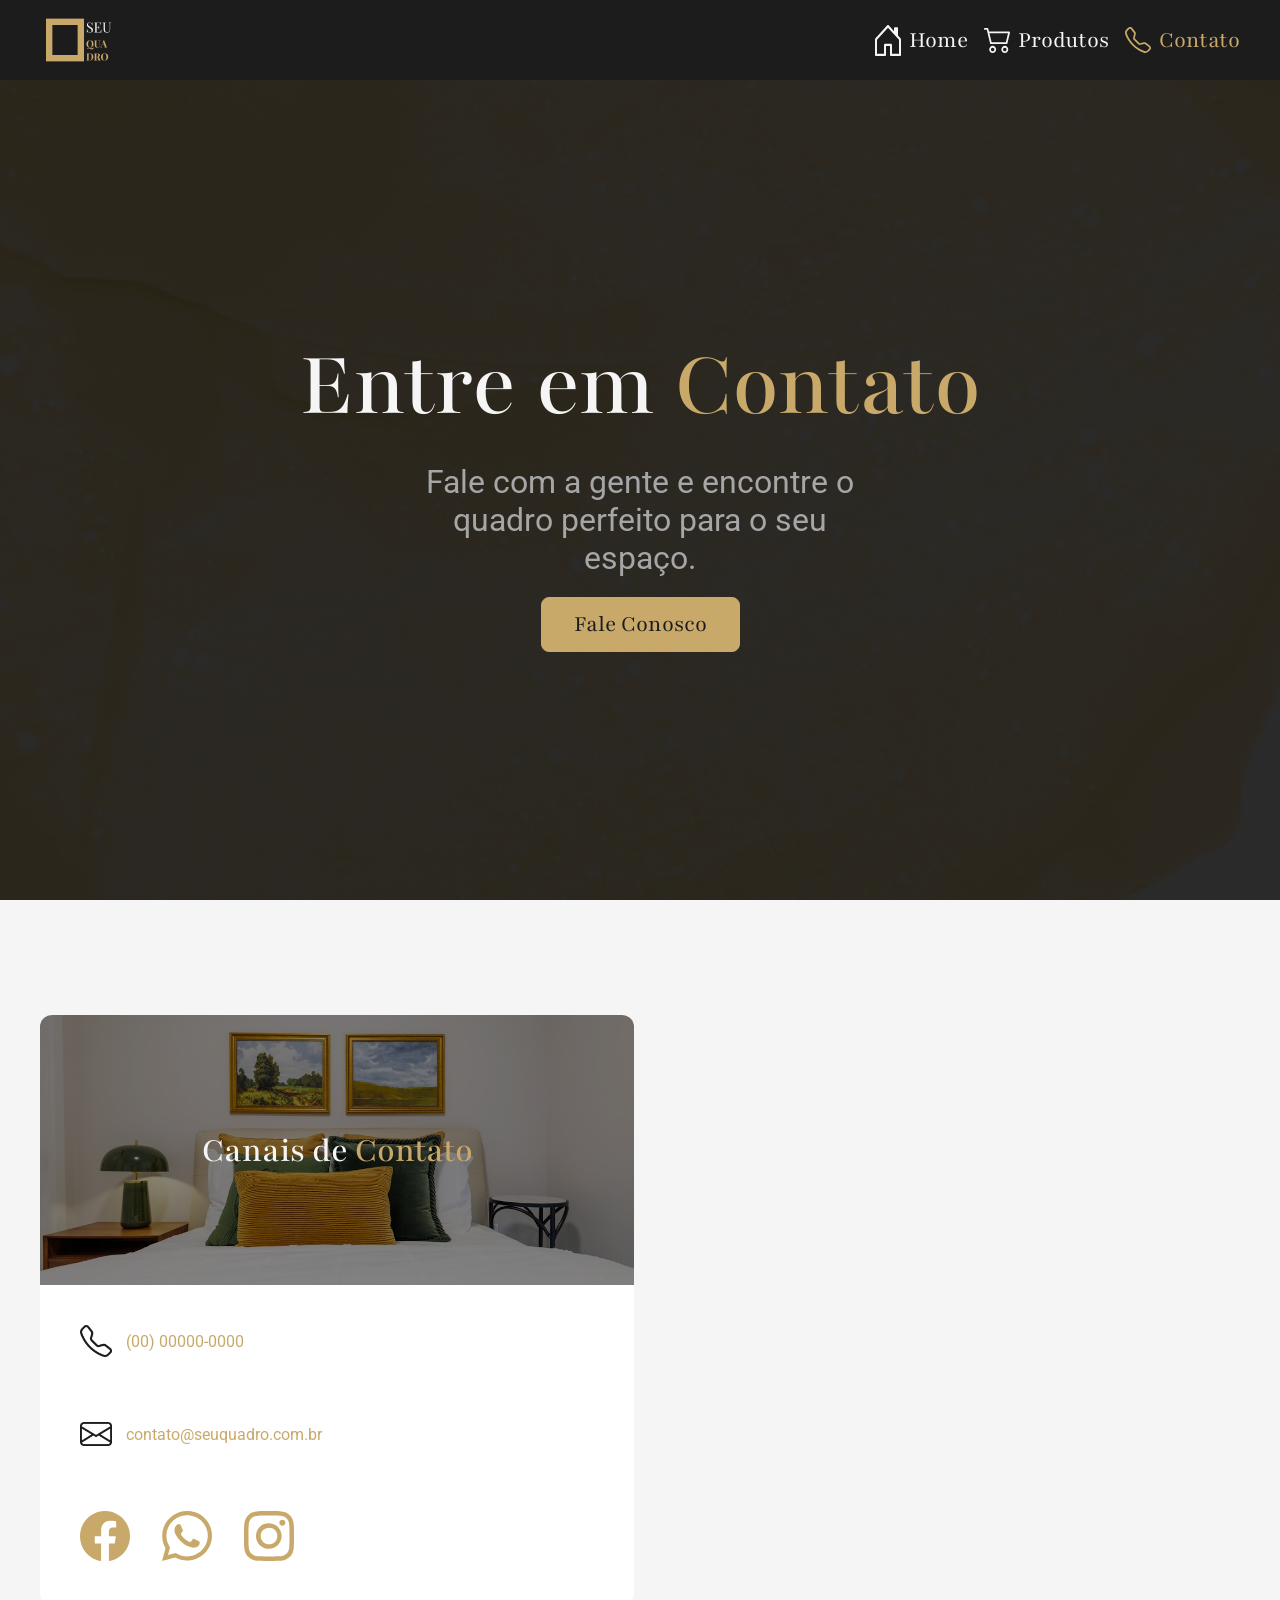
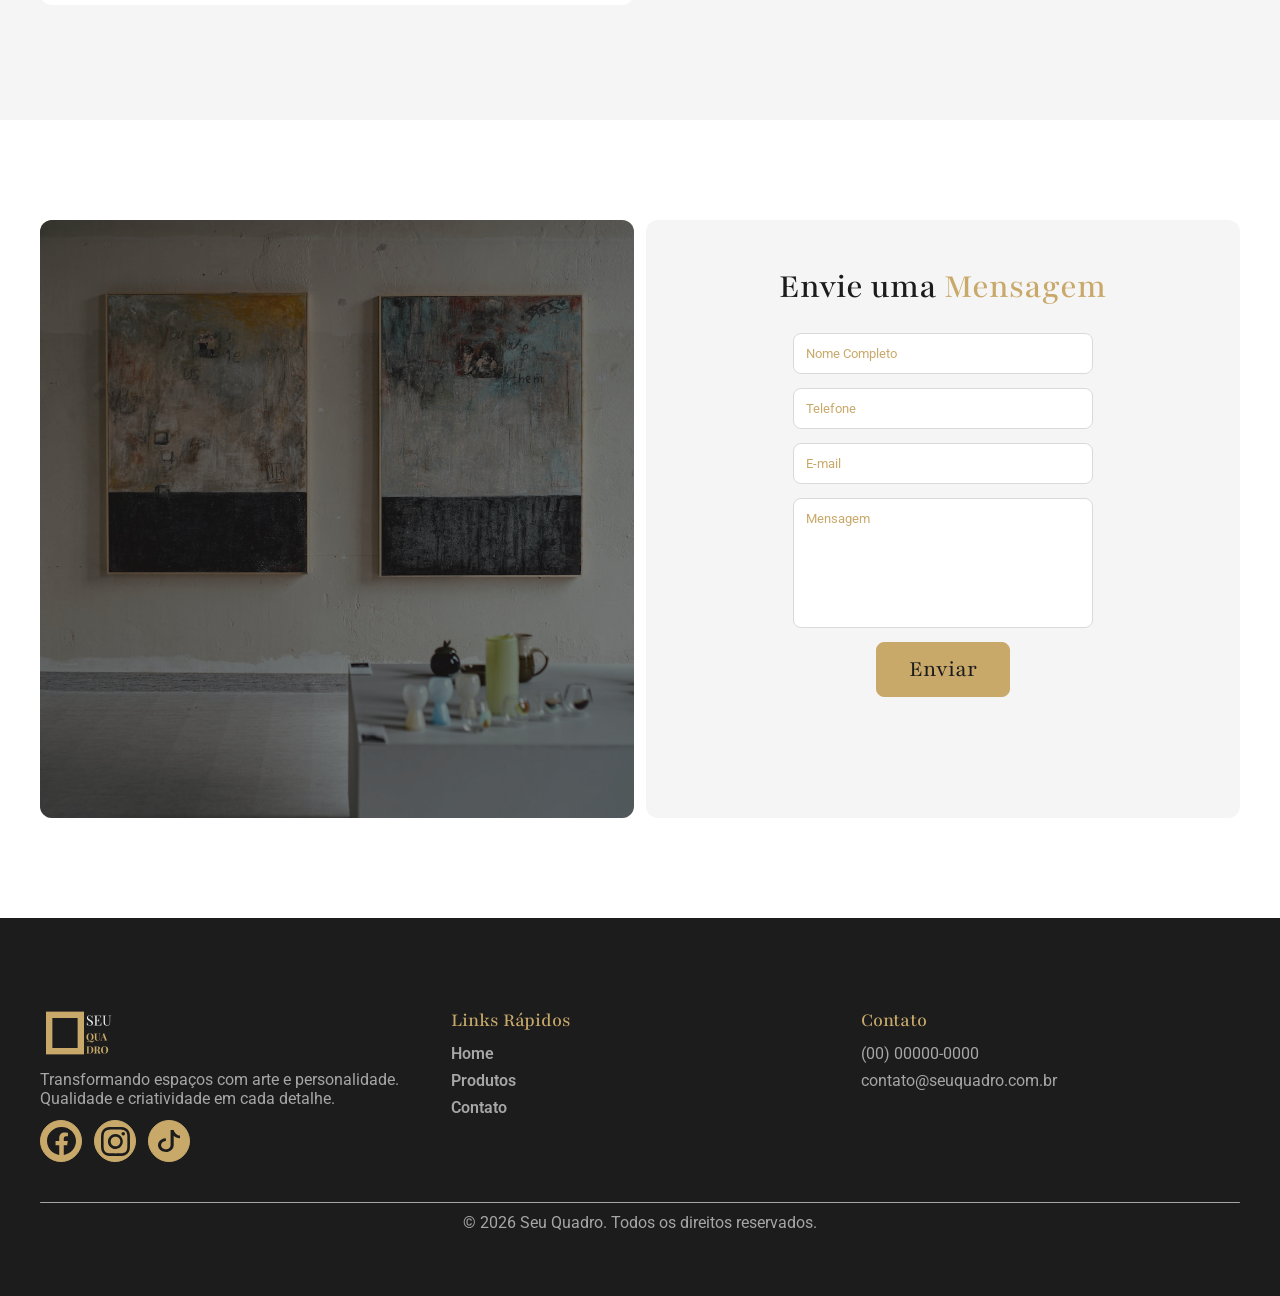
==== commit d39609ab: "fines adjusts" ====
--- a/contato/index.html
+++ b/contato/index.html
@@ -3,7 +3,8 @@
 <head>
     <meta charset="UTF-8">
     <meta name="viewport" content="width=device-width, initial-scale=1.0">
-    <title>Contato</title>
+    <title>Seu Quadro | Contato</title>
+    <link rel="icon" href="../icon.ico">
     <link rel="stylesheet" href="style.css">
 </head>
 <body>
@@ -131,9 +132,9 @@
             <div class="wrapper" id="w2">
                 <h2 class="title">Links Rápidos</h2>
                 <ul>
-                   <li><a href="./index.html">Home</a></li>
-                   <li><a href="./produtos/index.html">Produtos</a></li>
-                   <li><a href="./contato/index.html">Contato</a></li>
+                   <li><a href="../index.html">Home</a></li>
+                   <li><a href="../produtos//index.html">Produtos</a></li>
+                   <li><a href="./index.html">Contato</a></li>
                 </ul>
             </div>
             <div class="wrapper" id="w3">
--- a/contato/style.css
+++ b/contato/style.css
@@ -127,7 +127,6 @@
 }
 
 .formulario{
-    height: calc(100vh - 80px);
     display: flex;
     align-items: center;
     justify-content: center;
@@ -245,7 +244,7 @@
 }
 
 .foto-galeria{
-    min-height: 430px;
+    height: 598px;
     background-image: url('galeria.jpg');
     background-size: cover;
     background-position: center;
@@ -267,6 +266,7 @@
 .caixa-form{
     padding: 45px;
     background-color: #F5F5F5;
+    height: 598px;
 }
 
 form{
